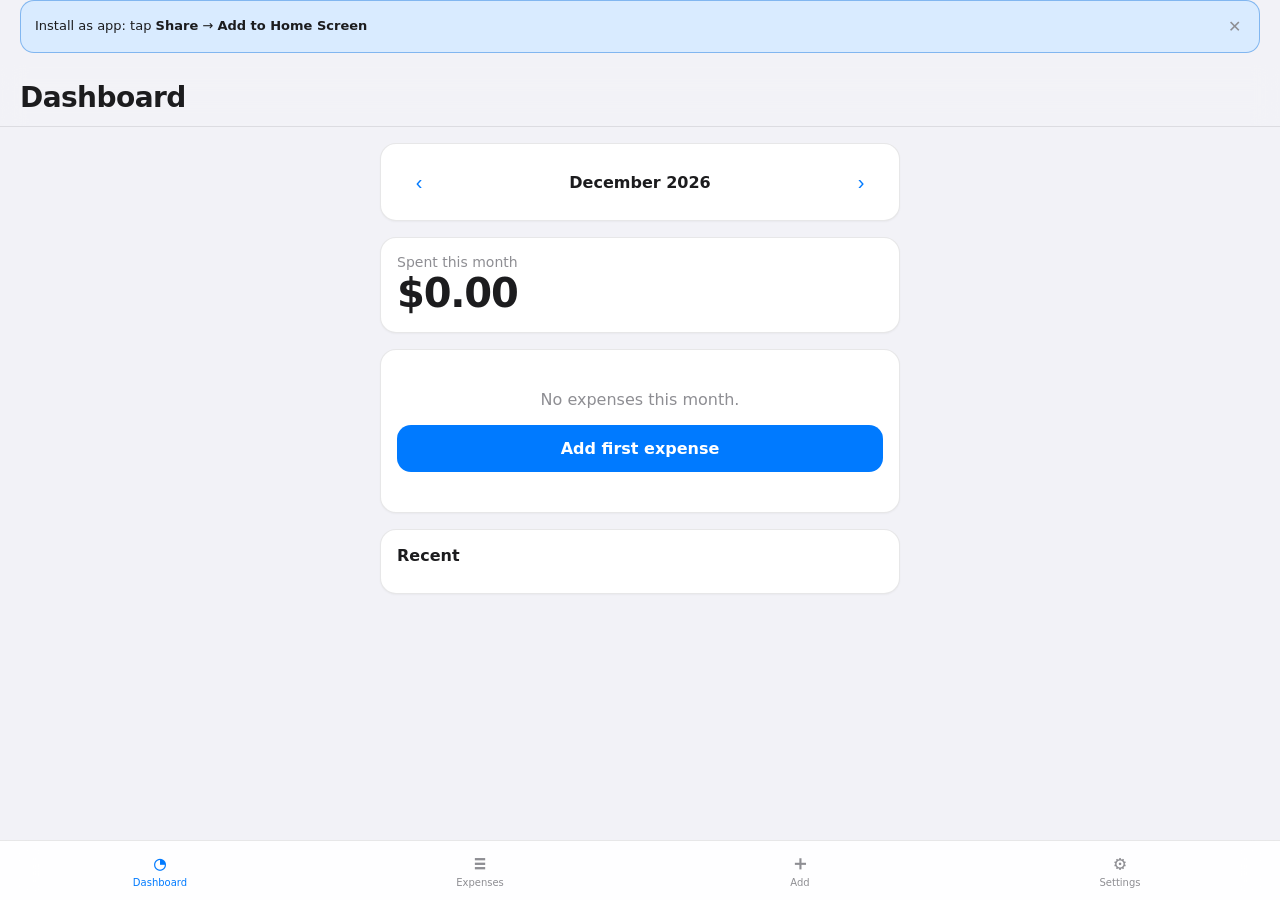
==== web/index.html @ f2209249 "Add standalone PWA with GitHub Pages deploy for zero-cost iPhone install. Ships the web app, iOS pro" ====
<!DOCTYPE html>
<html lang="en">
<head>
  <meta charset="UTF-8" />
  <meta name="viewport" content="width=device-width, initial-scale=1, viewport-fit=cover" />
  <meta name="apple-mobile-web-app-capable" content="yes" />
  <meta name="apple-mobile-web-app-status-bar-style" content="black-translucent" />
  <meta name="apple-mobile-web-app-title" content="Expenses" />
  <meta name="theme-color" content="#007AFF" />
  <link rel="manifest" href="manifest.json" />
  <link rel="icon" href="icon.svg" type="image/svg+xml" />
  <link rel="apple-touch-icon" href="apple-touch-icon.png" />
  <link rel="stylesheet" href="styles.css" />
  <title>ExpenseTracker</title>
</head>
<body>
  <div id="install-banner" class="install-banner" hidden>
    <p>Install as app: tap <strong>Share</strong> → <strong>Add to Home Screen</strong></p>
    <button type="button" id="dismiss-install">✕</button>
  </div>

  <header>
    <h1 id="page-title">Dashboard</h1>
  </header>

  <main>
    <section id="panel-dashboard" class="panel active">
      <div class="month-nav card">
        <button type="button" id="prev-month" aria-label="Previous month">‹</button>
        <span id="month-label"></span>
        <button type="button" id="next-month" aria-label="Next month">›</button>
      </div>

      <div class="card">
        <div class="muted">Spent this month</div>
        <div class="hero-amount" id="month-total">$0.00</div>
        <div id="budget-block" hidden>
          <div class="muted" id="budget-text"></div>
          <div class="progress" id="budget-progress"><div id="budget-bar"></div></div>
          <div class="budget-warn" id="budget-warn" hidden>Over budget</div>
        </div>
      </div>

      <div id="dashboard-empty" class="card empty" hidden>
        <p>No expenses this month.</p>
        <button type="button" class="btn" id="go-add" style="margin-top:16px">Add first expense</button>
      </div>

      <div class="card" id="chart-card">
        <h2>By category</h2>
        <div id="category-chart"></div>
      </div>

      <div class="card">
        <h2>Recent</h2>
        <ul class="list" id="recent-list"></ul>
      </div>
    </section>

    <section id="panel-expenses" class="panel">
      <input class="search" type="search" id="search" placeholder="Search notes or categories" />
      <div id="expense-list"></div>
    </section>

    <section id="panel-add" class="panel">
      <div class="card">
        <h2 id="add-title">Add Expense</h2>
        <label for="amount">Amount</label>
        <input class="amount-input" id="amount" type="number" inputmode="decimal" step="0.01" min="0" placeholder="0.00" />

        <label>Category</label>
        <div class="category-grid" id="category-grid"></div>

        <label for="date">Date</label>
        <input id="date" type="date" />

        <label for="note">Note</label>
        <textarea id="note" rows="2" placeholder="Optional"></textarea>

        <button type="button" class="btn" id="save-expense">Save</button>
      </div>
    </section>

    <section id="panel-settings" class="panel">
      <div class="card">
        <h2>Settings</h2>
        <label for="currency">Currency</label>
        <select id="currency">
          <option value="USD">USD</option>
          <option value="EUR">EUR</option>
          <option value="GBP">GBP</option>
          <option value="INR">INR</option>
          <option value="JPY">JPY</option>
          <option value="CAD">CAD</option>
          <option value="AUD">AUD</option>
        </select>

        <label for="budget">Monthly budget (optional)</label>
        <input id="budget" type="number" inputmode="decimal" step="0.01" min="0" placeholder="e.g. 2000" />

        <button type="button" class="btn secondary" id="export-csv">Export CSV</button>
      </div>

      <div class="card muted" style="font-size:0.8125rem;line-height:1.5">
        <strong>Never expires.</strong> Data stays on this iPhone in local storage.
        Add to Home Screen for a full-screen app experience — no Mac refresh needed.
      </div>
    </section>
  </main>

  <nav>
    <button type="button" data-tab="dashboard" class="active"><span class="icon">◔</span>Dashboard</button>
    <button type="button" data-tab="expenses"><span class="icon">≡</span>Expenses</button>
    <button type="button" data-tab="add"><span class="icon">＋</span>Add</button>
    <button type="button" data-tab="settings"><span class="icon">⚙</span>Settings</button>
  </nav>

  <script src="app.js"></script>
</body>
</html>
---- web/styles.css ----
:root {
  color-scheme: light dark;
  --bg: #f2f2f7;
  --card: #ffffff;
  --text: #1c1c1e;
  --muted: #8e8e93;
  --accent: #007aff;
  --danger: #ff3b30;
  --border: rgba(60, 60, 67, 0.12);
  --radius: 16px;
  --safe-bottom: env(safe-area-inset-bottom, 0px);
}

@media (prefers-color-scheme: dark) {
  :root {
    --bg: #000000;
    --card: #1c1c1e;
    --text: #f2f2f7;
    --muted: #8e8e93;
    --border: rgba(84, 84, 88, 0.45);
  }
}

* { box-sizing: border-box; margin: 0; padding: 0; }

body {
  font-family: -apple-system, BlinkMacSystemFont, "SF Pro Text", system-ui, sans-serif;
  background: var(--bg);
  color: var(--text);
  min-height: 100dvh;
  padding-top: env(safe-area-inset-top, 0px);
  padding-bottom: calc(72px + var(--safe-bottom));
  -webkit-tap-highlight-color: transparent;
  user-select: none;
  -webkit-user-select: none;
}

input, textarea, select, .row-note { user-select: text; -webkit-user-select: text; }

header {
  position: sticky;
  top: 0;
  z-index: 10;
  background: color-mix(in srgb, var(--bg) 85%, transparent);
  backdrop-filter: blur(12px);
  border-bottom: 1px solid var(--border);
  padding: 16px 20px 12px;
}

header h1 {
  font-size: 1.75rem;
  font-weight: 700;
  letter-spacing: -0.02em;
}

main { padding: 16px 20px 24px; max-width: 560px; margin: 0 auto; }

.panel { display: none; }
.panel.active { display: block; }

.card {
  background: var(--card);
  border: 1px solid var(--border);
  border-radius: var(--radius);
  padding: 16px;
  margin-bottom: 16px;
  box-shadow: 0 1px 2px rgba(0,0,0,0.04);
}

.card h2 { font-size: 1rem; margin-bottom: 12px; }

.hero-amount {
  font-size: 2.5rem;
  font-weight: 700;
  letter-spacing: -0.03em;
  font-variant-numeric: tabular-nums;
}

.muted { color: var(--muted); font-size: 0.875rem; }

.month-nav {
  display: flex;
  align-items: center;
  justify-content: space-between;
  margin-bottom: 16px;
}

.month-nav button {
  width: 44px;
  height: 44px;
  border: none;
  background: var(--card);
  border-radius: 12px;
  font-size: 1.25rem;
  color: var(--accent);
  cursor: pointer;
}

.month-nav span { font-weight: 600; }

.bar-row { margin-bottom: 10px; }
.bar-label {
  display: flex;
  justify-content: space-between;
  font-size: 0.8125rem;
  margin-bottom: 4px;
}
.bar-track {
  height: 8px;
  background: var(--border);
  border-radius: 999px;
  overflow: hidden;
}
.bar-fill {
  height: 100%;
  background: var(--accent);
  border-radius: 999px;
}

.list { list-style: none; }
.list li {
  display: flex;
  align-items: center;
  gap: 12px;
  padding: 12px 0;
  border-bottom: 1px solid var(--border);
}
.list li:last-child { border-bottom: none; }

.cat-icon {
  width: 36px;
  height: 36px;
  border-radius: 10px;
  display: grid;
  place-items: center;
  font-size: 1rem;
  flex-shrink: 0;
}

.row-main { flex: 1; min-width: 0; }
.row-title { font-weight: 600; font-size: 0.9375rem; }
.row-note { color: var(--muted); font-size: 0.8125rem; white-space: nowrap; overflow: hidden; text-overflow: ellipsis; }
.row-amount { font-weight: 600; font-variant-numeric: tabular-nums; }

.section-title {
  font-size: 0.8125rem;
  font-weight: 600;
  color: var(--muted);
  text-transform: uppercase;
  letter-spacing: 0.04em;
  margin: 20px 0 8px;
}

.empty {
  text-align: center;
  padding: 40px 16px;
  color: var(--muted);
}

label {
  display: block;
  font-size: 0.8125rem;
  color: var(--muted);
  margin-bottom: 6px;
}

input, select, textarea {
  width: 100%;
  font: inherit;
  padding: 12px 14px;
  border-radius: 12px;
  border: 1px solid var(--border);
  background: var(--card);
  color: var(--text);
  margin-bottom: 16px;
}

.amount-input {
  font-size: 2.5rem;
  font-weight: 700;
  letter-spacing: -0.03em;
  border: none;
  background: transparent;
  padding: 8px 0;
  margin-bottom: 8px;
}

.category-grid {
  display: grid;
  grid-template-columns: repeat(4, 1fr);
  gap: 8px;
  margin-bottom: 16px;
}

.cat-btn {
  border: 2px solid transparent;
  background: var(--card);
  border-radius: 12px;
  padding: 10px 4px;
  cursor: pointer;
  color: var(--text);
  font-size: 0.6875rem;
}
.cat-btn.selected { border-color: var(--accent); }
.cat-btn .emoji { display: block; font-size: 1.25rem; margin-bottom: 4px; }

.btn {
  display: inline-flex;
  align-items: center;
  justify-content: center;
  width: 100%;
  padding: 14px;
  border: none;
  border-radius: 14px;
  font: inherit;
  font-weight: 600;
  cursor: pointer;
  background: var(--accent);
  color: white;
}

.btn.secondary {
  background: var(--card);
  color: var(--accent);
  border: 1px solid var(--border);
}

.progress {
  height: 6px;
  background: var(--border);
  border-radius: 999px;
  overflow: hidden;
  margin-top: 8px;
}
.progress > div {
  height: 100%;
  background: var(--accent);
  border-radius: 999px;
}
.progress.over > div { background: var(--danger); }

nav {
  position: fixed;
  left: 0;
  right: 0;
  bottom: 0;
  display: grid;
  grid-template-columns: repeat(4, 1fr);
  background: color-mix(in srgb, var(--card) 92%, transparent);
  backdrop-filter: blur(16px);
  border-top: 1px solid var(--border);
  padding: 8px 0 calc(8px + var(--safe-bottom));
}

nav button {
  border: none;
  background: none;
  color: var(--muted);
  font: inherit;
  font-size: 0.625rem;
  display: flex;
  flex-direction: column;
  align-items: center;
  gap: 4px;
  cursor: pointer;
  padding: 4px;
}
nav button .icon {
  font-size: 1.25rem;
  font-weight: 600;
  line-height: 1;
  font-family: -apple-system-ui-monospaced, ui-monospace, monospace;
}
nav button.active { color: var(--accent); }

.search { margin-bottom: 12px; }

.delete-btn {
  background: none;
  border: none;
  color: var(--danger);
  font-size: 1.125rem;
  cursor: pointer;
  padding: 4px 8px;
}

.budget-warn {
  color: var(--danger);
  font-size: 0.8125rem;
  font-weight: 600;
  margin-top: 8px;
}

.install-banner {
  display: flex;
  align-items: center;
  gap: 12px;
  margin: 0 20px 12px;
  padding: 12px 14px;
  background: color-mix(in srgb, var(--accent) 15%, var(--card));
  border: 1px solid color-mix(in srgb, var(--accent) 35%, var(--border));
  border-radius: 14px;
  font-size: 0.8125rem;
  line-height: 1.4;
}
.install-banner p { flex: 1; }
.install-banner button {
  border: none;
  background: none;
  color: var(--muted);
  font-size: 1rem;
  cursor: pointer;
  padding: 4px;
}
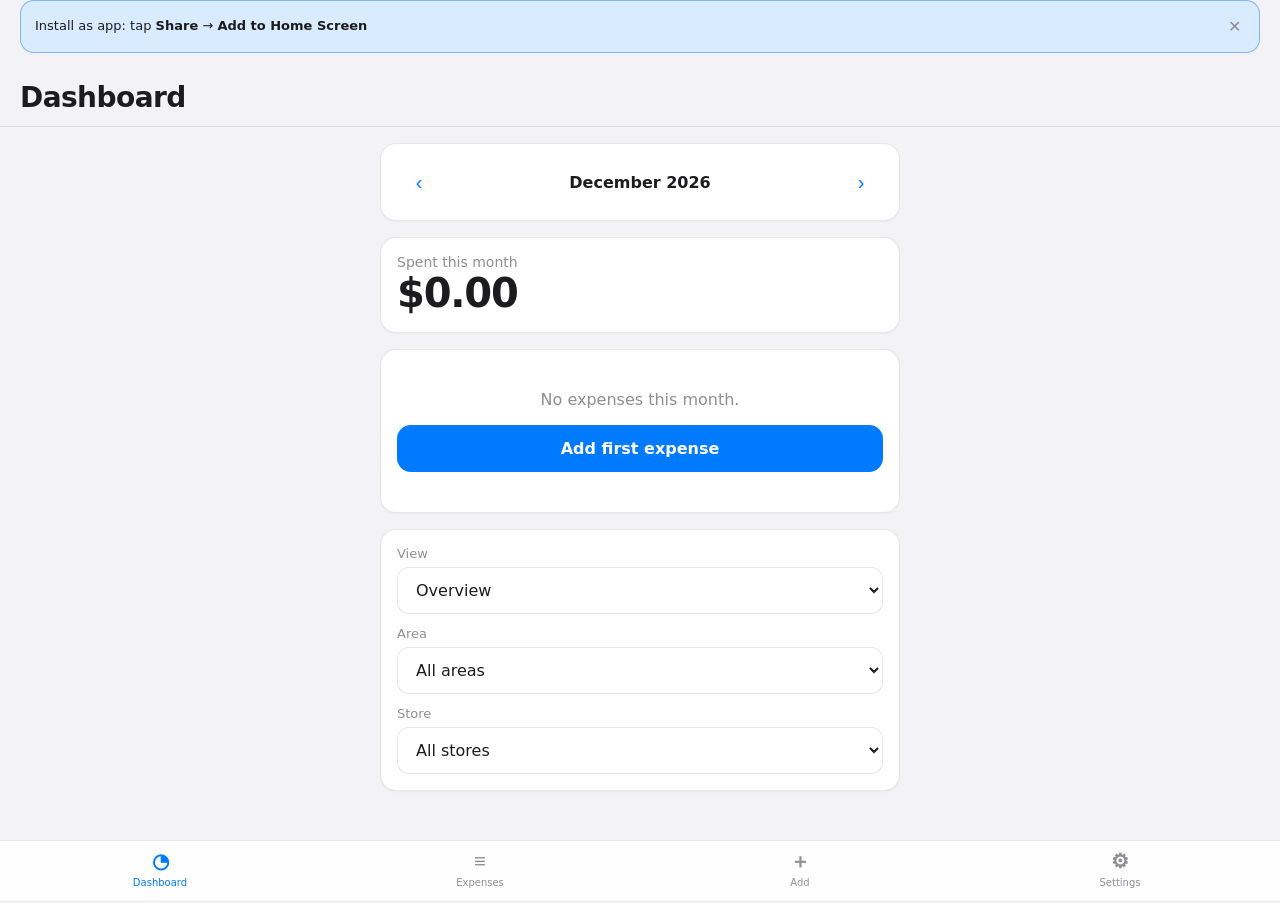
==== commit 6098a67e: "Add dashboard filters and location-aware store picker for beta deploy. Supports area and store dropd" ====
--- a/web/index.html
+++ b/web/index.html
@@ -46,12 +46,46 @@
         <button type="button" class="btn" id="go-add" style="margin-top:16px">Add first expense</button>
       </div>
 
+      <div class="card dash-filters" id="dash-filters" hidden>
+        <div class="filter-row">
+          <label for="dash-view">View</label>
+          <select id="dash-view">
+            <option value="overview">Overview</option>
+            <option value="stores">By store</option>
+            <option value="timeline">Timeline</option>
+          </select>
+        </div>
+        <div class="filter-row">
+          <label for="dash-place-filter">Area</label>
+          <select id="dash-place-filter">
+            <option value="">All areas</option>
+          </select>
+        </div>
+        <div class="filter-row">
+          <label for="dash-store-filter">Store</label>
+          <select id="dash-store-filter">
+            <option value="">All stores</option>
+          </select>
+        </div>
+      </div>
+
       <div class="card" id="chart-card">
         <h2>By category</h2>
         <div id="category-chart"></div>
       </div>
 
-      <div class="card">
+      <div class="card" id="stores-card">
+        <h2 id="stores-heading">Top stores</h2>
+        <div id="store-chart"></div>
+        <p class="muted stores-empty" id="stores-empty" hidden>No store names yet — pick a store when adding an expense.</p>
+      </div>
+
+      <div class="card" id="dash-expenses-card">
+        <h2 id="dash-expenses-heading">This month</h2>
+        <div id="dash-expenses-body"></div>
+      </div>
+
+      <div class="card" id="recent-card">
         <h2>Recent</h2>
         <ul class="list" id="recent-list"></ul>
       </div>
@@ -74,8 +108,22 @@
         <label for="date">Date</label>
         <input id="date" type="date" />
 
-        <label for="note">Note</label>
-        <textarea id="note" rows="2" placeholder="Optional"></textarea>
+        <div class="place-row">
+          <label for="place-label">Area (optional)</label>
+          <div class="place-controls">
+            <input id="place-label" type="text" placeholder="City, neighborhood" autocomplete="off" />
+            <button type="button" class="btn secondary compact-btn" id="use-location">Use location</button>
+          </div>
+          <p class="muted place-status" id="place-status" hidden></p>
+        </div>
+
+        <label for="store-select">Store</label>
+        <div class="store-field">
+          <select id="store-select">
+            <option value="">Choose or type new…</option>
+          </select>
+          <input id="note" type="text" placeholder="New store name" autocomplete="off" />
+        </div>
 
         <button type="button" class="btn" id="save-expense">Save</button>
       </div>
@@ -83,7 +131,12 @@
 
     <section id="panel-settings" class="panel">
       <div class="card">
-        <h2>Settings</h2>
+        <div class="settings-header">
+          <h2>Settings</h2>
+          <span class="beta-badge">Beta</span>
+        </div>
+        <p class="muted version-line">Version <span id="app-version"></span></p>
+
         <label for="currency">Currency</label>
         <select id="currency">
           <option value="USD">USD</option>
@@ -98,12 +151,13 @@
         <label for="budget">Monthly budget (optional)</label>
         <input id="budget" type="number" inputmode="decimal" step="0.01" min="0" placeholder="e.g. 2000" />
 
-        <button type="button" class="btn secondary" id="export-csv">Export CSV</button>
+        <button type="button" class="btn secondary" id="export-csv">Export CSV backup</button>
+        <a class="btn secondary feedback-link" id="feedback-link" href="#" target="_blank" rel="noopener">Send beta feedback</a>
       </div>
 
-      <div class="card muted" style="font-size:0.8125rem;line-height:1.5">
-        <strong>Never expires.</strong> Data stays on this iPhone in local storage.
-        Add to Home Screen for a full-screen app experience — no Mac refresh needed.
+      <div class="card muted about-card">
+        <strong>Beta — personal use.</strong> Data stays on this device only.
+        Export CSV weekly as a backup. Bank import coming in a later phase.
       </div>
     </section>
   </main>
--- a/web/styles.css
+++ b/web/styles.css
@@ -117,6 +117,129 @@
   border-radius: 999px;
 }
 
+.store-fill {
+  background: color-mix(in srgb, var(--accent) 85%, #5856d6);
+}
+
+.dash-filters {
+  display: grid;
+  gap: 12px;
+}
+
+.filter-row {
+  display: grid;
+  gap: 6px;
+}
+
+.filter-row label {
+  font-size: 0.8125rem;
+  color: var(--muted);
+  margin: 0;
+}
+
+.filter-row select {
+  margin-bottom: 0;
+}
+
+.place-row { margin-bottom: 16px; }
+
+.place-controls {
+  display: grid;
+  grid-template-columns: 1fr auto;
+  gap: 8px;
+  align-items: center;
+}
+
+.place-controls input { margin-bottom: 0; }
+
+.place-status {
+  font-size: 0.8125rem;
+  margin-top: 8px;
+}
+
+.store-field {
+  display: grid;
+  gap: 8px;
+  margin-bottom: 16px;
+}
+
+.store-field select,
+.store-field input {
+  margin-bottom: 0;
+}
+
+.compact-btn {
+  padding: 10px 12px;
+  width: auto;
+  font-size: 0.8125rem;
+  white-space: nowrap;
+}
+
+.dash-group-list { padding: 0 4px; }
+
+.place-accordion,
+.store-accordion {
+  border: 1px solid var(--border);
+  border-radius: 12px;
+  margin-bottom: 10px;
+  overflow: hidden;
+  background: color-mix(in srgb, var(--card) 95%, var(--bg));
+}
+
+.place-summary,
+.store-summary {
+  display: flex;
+  justify-content: space-between;
+  align-items: center;
+  gap: 12px;
+  padding: 12px 14px;
+  font-weight: 600;
+  cursor: pointer;
+  list-style: none;
+}
+
+.store-accordion { margin: 8px; }
+
+.store-summary {
+  font-weight: 500;
+  font-size: 0.9375rem;
+}
+
+.store-bar-btn {
+  width: 100%;
+  border: none;
+  background: transparent;
+  text-align: left;
+  padding: 0;
+  cursor: pointer;
+}
+
+.row-place {
+  font-size: 0.75rem;
+  color: var(--accent);
+  margin-top: 2px;
+}
+
+.stores-empty {
+  font-size: 0.8125rem;
+  text-align: center;
+  padding: 8px 0 4px;
+}
+
+.store-name {
+  font-weight: 600;
+  overflow: hidden;
+  text-overflow: ellipsis;
+  white-space: nowrap;
+  max-width: 58vw;
+}
+
+.store-meta {
+  font-size: 0.8125rem;
+  color: var(--muted);
+  white-space: nowrap;
+}
+
 .list { list-style: none; }
 .list li {
   display: flex;
@@ -312,3 +435,36 @@
   cursor: pointer;
   padding: 4px;
 }
+
+.settings-header {
+  display: flex;
+  align-items: center;
+  gap: 10px;
+  margin-bottom: 4px;
+}
+.settings-header h2 { margin: 0; }
+
+.beta-badge {
+  font-size: 0.6875rem;
+  font-weight: 700;
+  text-transform: uppercase;
+  letter-spacing: 0.06em;
+  padding: 4px 8px;
+  border-radius: 999px;
+  background: color-mix(in srgb, var(--accent) 18%, var(--card));
+  color: var(--accent);
+}
+
+.version-line { margin-bottom: 16px; }
+
+.feedback-link {
+  display: inline-flex;
+  margin-top: 10px;
+  text-decoration: none;
+  text-align: center;
+}
+
+.about-card {
+  font-size: 0.8125rem;
+  line-height: 1.5;
+}
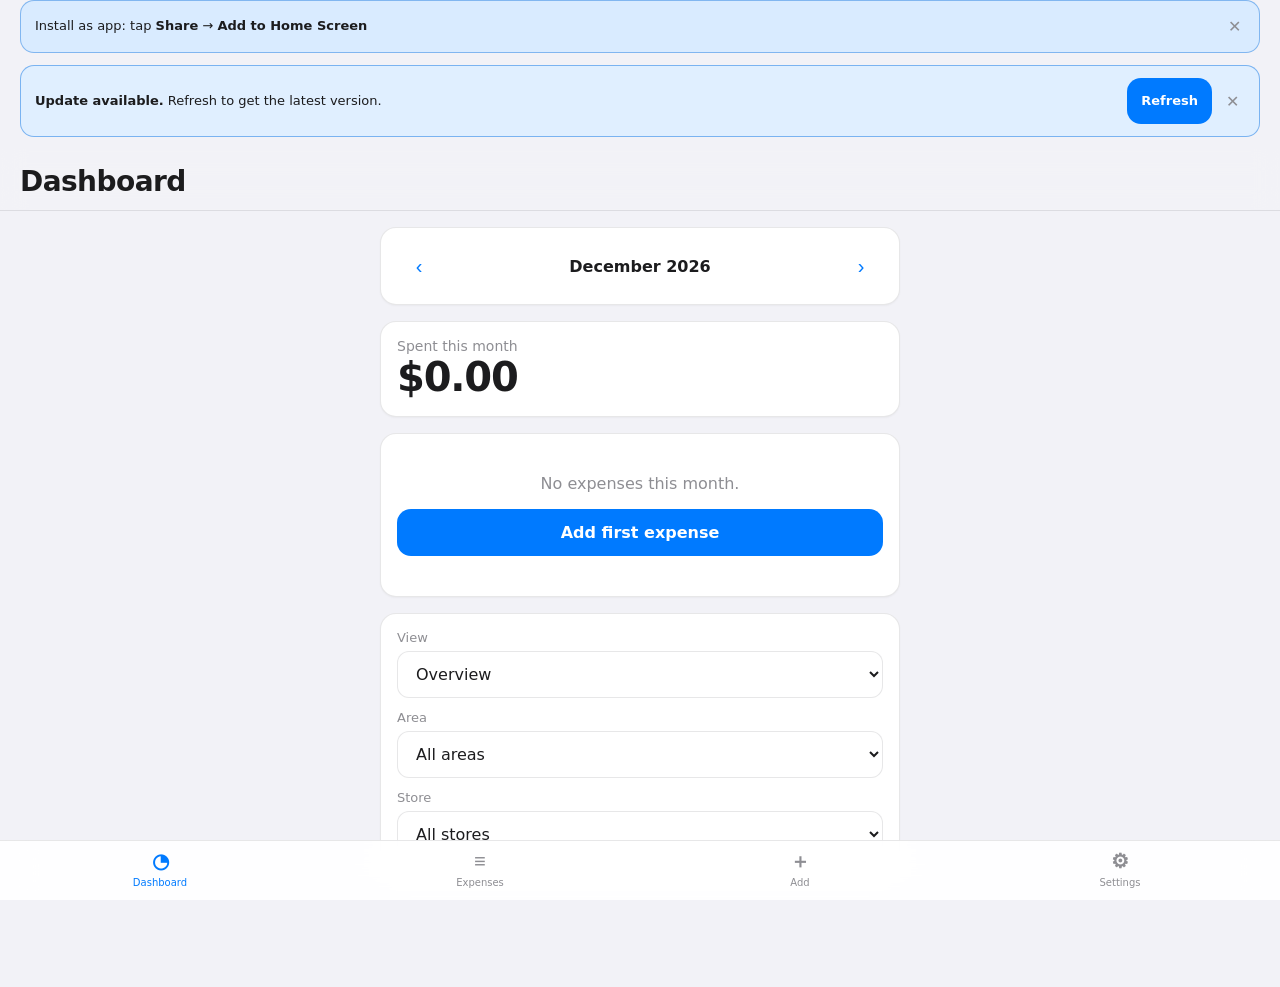
==== commit 86c9f20b: "Add update-available banner with controlled service worker refresh. New versions wait until the user" ====
--- a/web/index.html
+++ b/web/index.html
@@ -17,6 +17,14 @@
   <div id="install-banner" class="install-banner" hidden>
     <p>Install as app: tap <strong>Share</strong> → <strong>Add to Home Screen</strong></p>
     <button type="button" id="dismiss-install">✕</button>
+  </div>
+
+  <div id="update-banner" class="update-banner" hidden>
+    <p><strong>Update available.</strong> Refresh to get the latest version.</p>
+    <div class="update-banner-actions">
+      <button type="button" class="btn compact-btn" id="apply-update">Refresh</button>
+      <button type="button" class="dismiss-btn" id="dismiss-update" aria-label="Dismiss">✕</button>
+    </div>
   </div>
 
   <header>
--- a/web/styles.css
+++ b/web/styles.css
@@ -436,6 +436,42 @@
   padding: 4px;
 }
 
+.update-banner {
+  display: flex;
+  align-items: center;
+  gap: 12px;
+  margin: 0 20px 12px;
+  padding: 12px 14px;
+  background: color-mix(in srgb, var(--accent) 12%, var(--card));
+  border: 1px solid color-mix(in srgb, var(--accent) 40%, var(--border));
+  border-radius: 14px;
+  font-size: 0.8125rem;
+  line-height: 1.4;
+  position: sticky;
+  top: 0;
+  z-index: 20;
+}
+
+.update-banner p {
+  flex: 1;
+}
+
+.update-banner-actions {
+  display: flex;
+  align-items: center;
+  gap: 8px;
+  flex-shrink: 0;
+}
+
+.update-banner .dismiss-btn {
+  border: none;
+  background: none;
+  color: var(--muted);
+  font-size: 1rem;
+  cursor: pointer;
+  padding: 4px 6px;
+}
+
 .settings-header {
   display: flex;
   align-items: center;
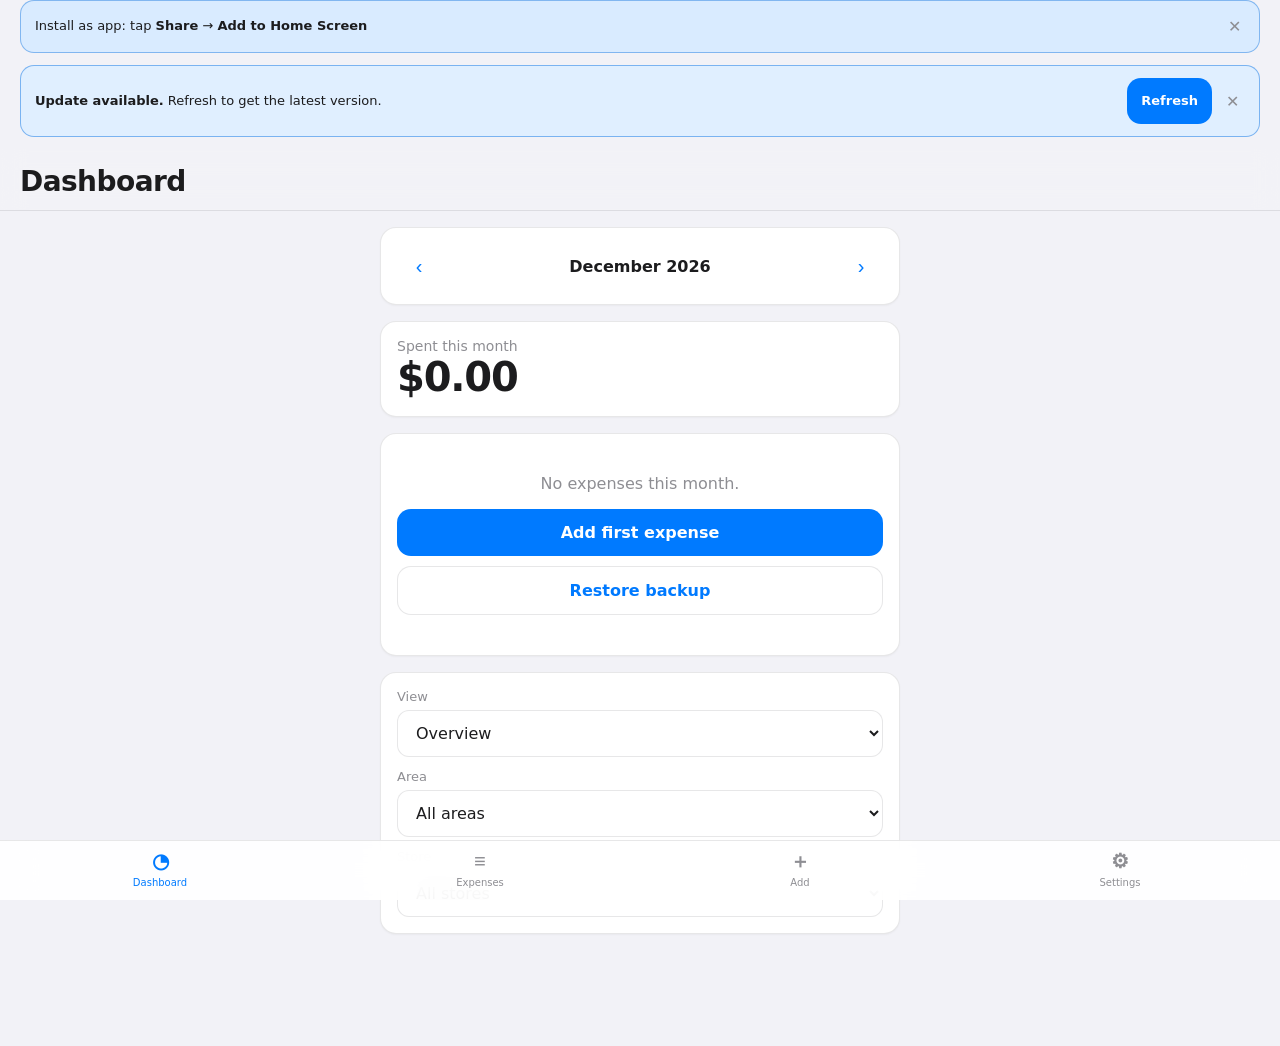
==== commit 6e166da0: "Add full JSON backup and restore after reinstall data loss. Shares backup via iOS Files and document" ====
--- a/web/index.html
+++ b/web/index.html
@@ -52,6 +52,7 @@
       <div id="dashboard-empty" class="card empty" hidden>
         <p>No expenses this month.</p>
         <button type="button" class="btn" id="go-add" style="margin-top:16px">Add first expense</button>
+        <button type="button" class="btn secondary" id="restore-from-empty" style="margin-top:10px">Restore backup</button>
       </div>
 
       <div class="card dash-filters" id="dash-filters" hidden>
@@ -159,13 +160,23 @@
         <label for="budget">Monthly budget (optional)</label>
         <input id="budget" type="number" inputmode="decimal" step="0.01" min="0" placeholder="e.g. 2000" />
 
-        <button type="button" class="btn secondary" id="export-csv">Export CSV backup</button>
+        <h3 class="settings-subtitle">Backup & restore</h3>
+        <p class="muted backup-hint">
+          Data lives on this iPhone only. Removing the app or clearing Safari website data can delete it.
+          Save a full backup to Files or iCloud before reinstalling.
+        </p>
+        <button type="button" class="btn" id="export-json">Save full backup</button>
+        <button type="button" class="btn secondary" id="export-csv">Export CSV</button>
+        <input type="file" id="import-json" accept=".json,application/json" hidden />
+        <button type="button" class="btn secondary" id="import-json-btn">Restore from backup</button>
+        <p class="muted" id="last-backup-label"></p>
+
         <a class="btn secondary feedback-link" id="feedback-link" href="#" target="_blank" rel="noopener">Send beta feedback</a>
       </div>
 
       <div class="card muted about-card">
-        <strong>Beta — personal use.</strong> Data stays on this device only.
-        Export CSV weekly as a backup. Bank import coming in a later phase.
+        <strong>Reinstalling?</strong> Do not delete Safari website data. Use Settings → Save full backup first,
+        then restore after install. Bank import coming in a later phase.
       </div>
     </section>
   </main>
--- a/web/styles.css
+++ b/web/styles.css
@@ -504,3 +504,19 @@
   font-size: 0.8125rem;
   line-height: 1.5;
 }
+
+.settings-subtitle {
+  font-size: 1rem;
+  margin: 20px 0 8px;
+}
+
+.backup-hint {
+  font-size: 0.8125rem;
+  line-height: 1.45;
+  margin-bottom: 12px;
+}
+
+#last-backup-label {
+  margin-top: 10px;
+  font-size: 0.75rem;
+}
